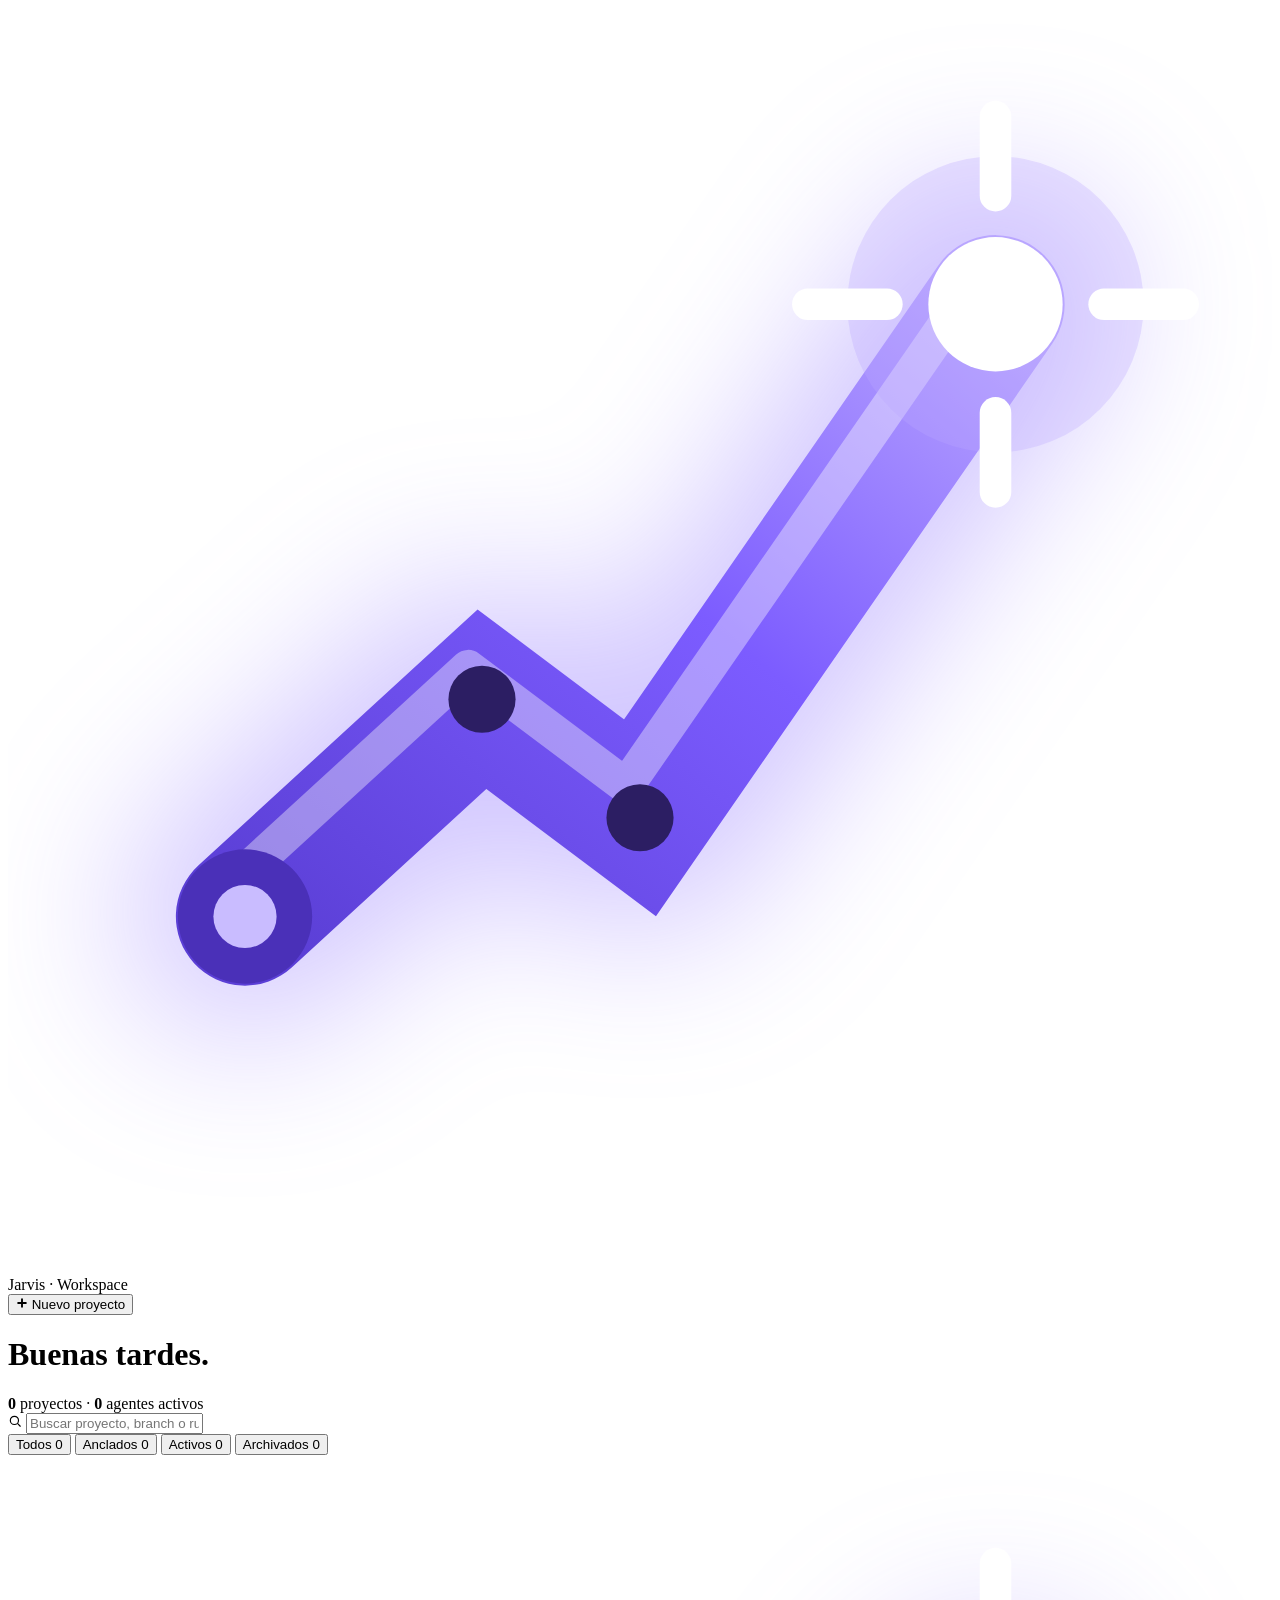
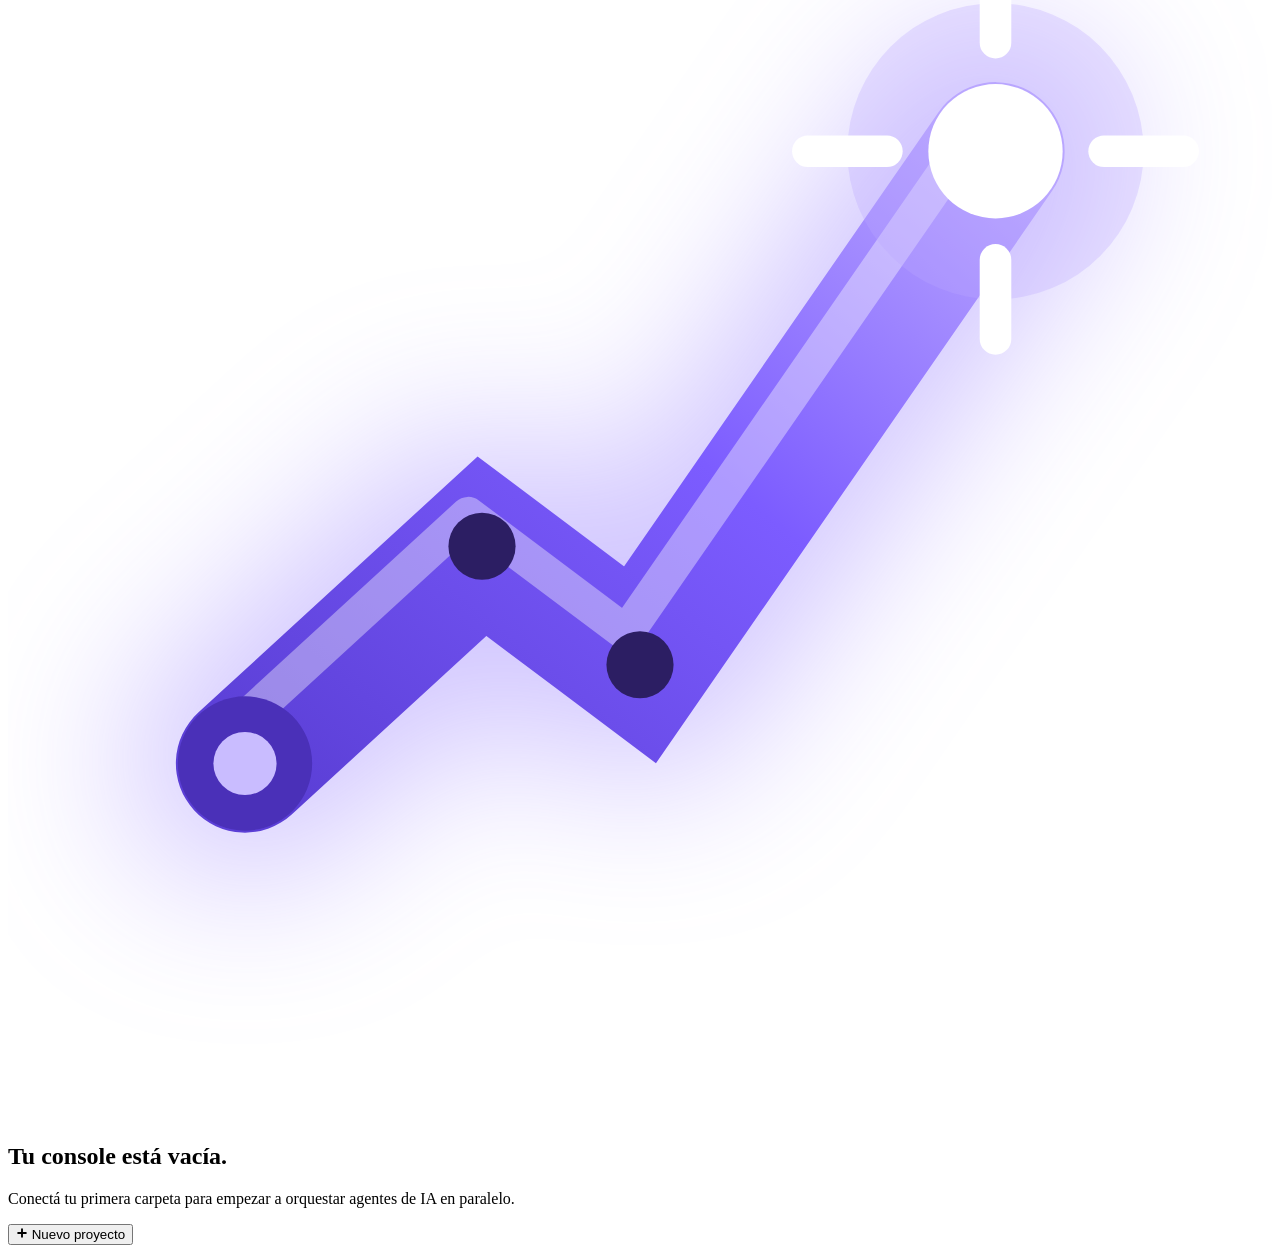
==== frontend/index.html @ 9f374c84 "feat(browser): split view redesign — one focus, adaptive layout, clear panes Click a pane to focus i" ====
<!DOCTYPE html>
<html lang="es">
<head>
  <meta charset="UTF-8">
  <meta name="viewport" content="width=device-width, initial-scale=1.0">
  <title>Jarvis Workspace</title>
  <link rel="icon" href="/favicon.ico" sizes="48x48">
  <link rel="icon" href="/static/shared/favicon.svg?v=1" type="image/svg+xml">
  <link rel="apple-touch-icon" href="/static/shared/apple-touch-icon.png?v=1">
  <!-- PWA: Jarvis instalable como app standalone (sin chrome del navegador ni ✕ de fullscreen). -->
  <link rel="manifest" href="/manifest.webmanifest">
  <meta name="theme-color" content="#0d0d12">
  <meta name="mobile-web-app-capable" content="yes">
  <link rel="preconnect" href="https://fonts.googleapis.com">
  <link rel="preconnect" href="https://fonts.gstatic.com" crossorigin>
  <link rel="stylesheet" href="https://fonts.googleapis.com/css2?family=Inter:wght@400;500;600;700&family=Instrument+Serif:ital@1&family=JetBrains+Mono:wght@400;500;600&display=swap">
  <link rel="stylesheet" href="/static/shared/tokens.css?v=26">
  <link rel="stylesheet" href="/static/sections/home/home.css?v=20">
  <link rel="stylesheet" href="/static/shared/liquid-glass.css?v=6">
  <link rel="stylesheet" href="/static/shared/fondo.css?v=5">
</head>
<body>
<script src="/static/shared/themes.js?v=9"></script>
<script src="/static/shared/glass.js?v=2"></script>
<script src="/static/shared/fondo.js?v=3"></script>
<script src="/static/shared/escala.js?v=4"></script>
<script>window.JarvisThemes?.init?.(); window.JarvisEscala?.init?.();</script>

<!-- Background atmospheric layer (fijo, no afecta layout).
     .atmosphere-strands: cintas de luz WebGL detrás del hero (shared/strands.js);
     si no hay WebGL2 queda solo la aurora estática de CSS. -->
<div class="atmosphere" aria-hidden="true"><div class="atmosphere-strands" id="atmo-strands"></div></div>

<div class="home">

  <!-- ═══ TOP BAR (52px) ═══════════════════════════════════════ -->
  <header class="hc-top">
    <div class="hc-brand">
      <span class="hc-mark" aria-hidden="true" title="Jarvis">
        <svg viewBox="0 0 64 64" fill="none">
          <defs><linearGradient id="hc-brand-cinta" x1="0" y1="1" x2="1" y2="0">
            <stop offset="0" stop-color="#5b3fd6"/><stop offset=".55" stop-color="#7c5cff"/><stop offset="1" stop-color="#b9a6ff"/>
          </linearGradient></defs>
          <path d="M12 46 L24 35 L32 41 L50 15" stroke="rgba(124,92,255,.35)" stroke-width="12" stroke-linecap="round" stroke-linejoin="round" filter="blur(4px)"/>
          <path d="M12 46 L24 35 L32 41 L50 15" stroke="url(#hc-brand-cinta)" stroke-width="7" stroke-linecap="round" stroke-linejoin="miter" stroke-miterlimit="5"/>
          <path d="M12 46 L24 35 L32 41 L50 15" stroke="rgba(255,255,255,.38)" stroke-width="1.8" stroke-linecap="round" stroke-linejoin="round" transform="translate(-0.7,-1.6)"/>
          <circle cx="12" cy="46" r="3.4" fill="#4a30b8"/><circle cx="12" cy="46" r="1.6" fill="#c9bcff"/>
          <circle cx="24" cy="35" r="1.7" fill="#2c1e63"/><circle cx="32" cy="41" r="1.7" fill="#2c1e63"/>
          <circle cx="50" cy="15" r="7.5" fill="rgba(185,166,255,.3)"/><circle cx="50" cy="15" r="3.4" fill="#fff"/>
          <g stroke="#fff" stroke-width="1.6" stroke-linecap="round"><path d="M50 5.5 V9.5"/><path d="M50 20.5 V24.5"/><path d="M40.5 15 H44.5"/><path d="M55.5 15 H59.5"/></g>
        </svg>
      </span>
      <span class="hc-brand-name">Jarvis</span>
      <span class="hc-brand-divider">·</span>
      <span class="hc-brand-sub">Workspace</span>
    </div>

    <div class="hc-actions">
      <button class="hc-cta" id="btn-new-project" type="button">
        <svg width="12" height="12" viewBox="0 0 14 14" fill="none" stroke="currentColor" stroke-width="2.2" stroke-linecap="round" aria-hidden="true">
          <line x1="7" y1="2.5" x2="7" y2="11.5"/>
          <line x1="2.5" y1="7" x2="11.5" y2="7"/>
        </svg>
        <span>Nuevo proyecto</span>
      </button>
    </div>
  </header>

  <!-- ═══ MAIN (centro 1280px max) ═══════════════════════════ -->
  <main class="hc-main">

    <!-- Hero compacto: 1 línea -->
    <div class="hc-hero">
      <h1 class="hc-hero-name" id="hc-greeting">Buenas tardes.</h1>
      <div class="hc-hero-stats" id="hc-hero-stats">
        <span><b id="stat-projects">0</b> proyectos</span>
        <span class="hc-stat-dot">·</span>
        <span class="live"><b id="stat-agents">0</b> agentes activos</span>
      </div>
    </div>

    <!-- Toolbar: search + filtros -->
    <div class="hc-toolbar">
      <div class="hc-search">
        <svg width="14" height="14" viewBox="0 0 24 24" fill="none" stroke="currentColor" stroke-width="2" stroke-linecap="round" aria-hidden="true">
          <circle cx="11" cy="11" r="7"/>
          <line x1="21" y1="21" x2="16.65" y2="16.65"/>
        </svg>
        <input type="text" id="hc-search-input"
               placeholder="Buscar proyecto, branch o ruta…"
               autocomplete="off" spellcheck="false" aria-label="Buscar proyectos">
      </div>

      <div class="hc-filters" id="hc-filters" role="tablist">
        <button class="hc-filter activo" data-filter="all" role="tab">
          Todos <span class="hc-filter-count" data-count="all">0</span>
        </button>
        <button class="hc-filter" data-filter="pinned" role="tab">
          Anclados <span class="hc-filter-count" data-count="pinned">0</span>
        </button>
        <button class="hc-filter" data-filter="active" role="tab">
          Activos <span class="hc-filter-count" data-count="active">0</span>
        </button>
        <button class="hc-filter" data-filter="archived" role="tab">
          Archivados <span class="hc-filter-count" data-count="archived">0</span>
        </button>
      </div>
    </div>

    <!-- Grid de proyectos (cards generadas por JS) -->
    <div class="hc-grid" id="hc-grid" data-i18n-skip></div>

    <!-- Empty state (visible si no hay proyectos) -->
    <div class="hc-empty" id="hc-empty">
      <span class="hc-empty-mark" aria-hidden="true">
        <svg viewBox="0 0 64 64" fill="none">
          <defs><linearGradient id="hc-empty-cinta" x1="0" y1="1" x2="1" y2="0">
            <stop offset="0" stop-color="#5b3fd6"/><stop offset=".55" stop-color="#7c5cff"/><stop offset="1" stop-color="#b9a6ff"/>
          </linearGradient></defs>
          <path d="M12 46 L24 35 L32 41 L50 15" stroke="rgba(124,92,255,.35)" stroke-width="12" stroke-linecap="round" stroke-linejoin="round" filter="blur(4px)"/>
          <path d="M12 46 L24 35 L32 41 L50 15" stroke="url(#hc-empty-cinta)" stroke-width="7" stroke-linecap="round" stroke-linejoin="miter" stroke-miterlimit="5"/>
          <path d="M12 46 L24 35 L32 41 L50 15" stroke="rgba(255,255,255,.38)" stroke-width="1.8" stroke-linecap="round" stroke-linejoin="round" transform="translate(-0.7,-1.6)"/>
          <circle cx="12" cy="46" r="3.4" fill="#4a30b8"/><circle cx="12" cy="46" r="1.6" fill="#c9bcff"/>
          <circle cx="24" cy="35" r="1.7" fill="#2c1e63"/><circle cx="32" cy="41" r="1.7" fill="#2c1e63"/>
          <circle cx="50" cy="15" r="7.5" fill="rgba(185,166,255,.3)"/><circle cx="50" cy="15" r="3.4" fill="#fff"/>
          <g stroke="#fff" stroke-width="1.6" stroke-linecap="round"><path d="M50 5.5 V9.5"/><path d="M50 20.5 V24.5"/><path d="M40.5 15 H44.5"/><path d="M55.5 15 H59.5"/></g>
        </svg>
      </span>
      <h2 class="hc-empty-title">Tu console está vacía.</h2>
      <p class="hc-empty-text">
        Conectá tu primera carpeta para empezar a orquestar agentes de IA en paralelo.
      </p>
      <button class="hc-cta" id="btn-new-project-empty" type="button">
        <svg width="12" height="12" viewBox="0 0 14 14" fill="none" stroke="currentColor" stroke-width="2.2" stroke-linecap="round" aria-hidden="true">
          <line x1="7" y1="2.5" x2="7" y2="11.5"/>
          <line x1="2.5" y1="7" x2="11.5" y2="7"/>
        </svg>
        <span>Nuevo proyecto</span>
      </button>
    </div>

  </main>

</div>


<script src="/static/shared/ui.js?v=16"></script>


<script src="/static/shared/ruta-corta.js?v=1"></script>
<script src="/static/shared/i18n.js?v=6"></script>
<script src="/static/shared/i18n-dict.js?v=92"></script>
<script src="/static/shared/strands.js?v=1"></script>
<script src="/static/sections/home/bienvenida.js?v=3"></script>
<script src="/static/sections/home/home.js?v=21"></script>
<!-- Chrome de ventana de la APP (Jarvis.exe): minimizar/maximizar/cerrar, F11 y
     arrastre. La app ATERRIZA acá, no en el workspace — sin esto la ventana
     quedaba sin botones y sin poder moverse hasta entrar a un proyecto. En un
     browser normal el módulo es no-op (no existe window.__shell). -->
<script src="/static/shell/window-chrome.js?v=5"></script>
</body>
</html>
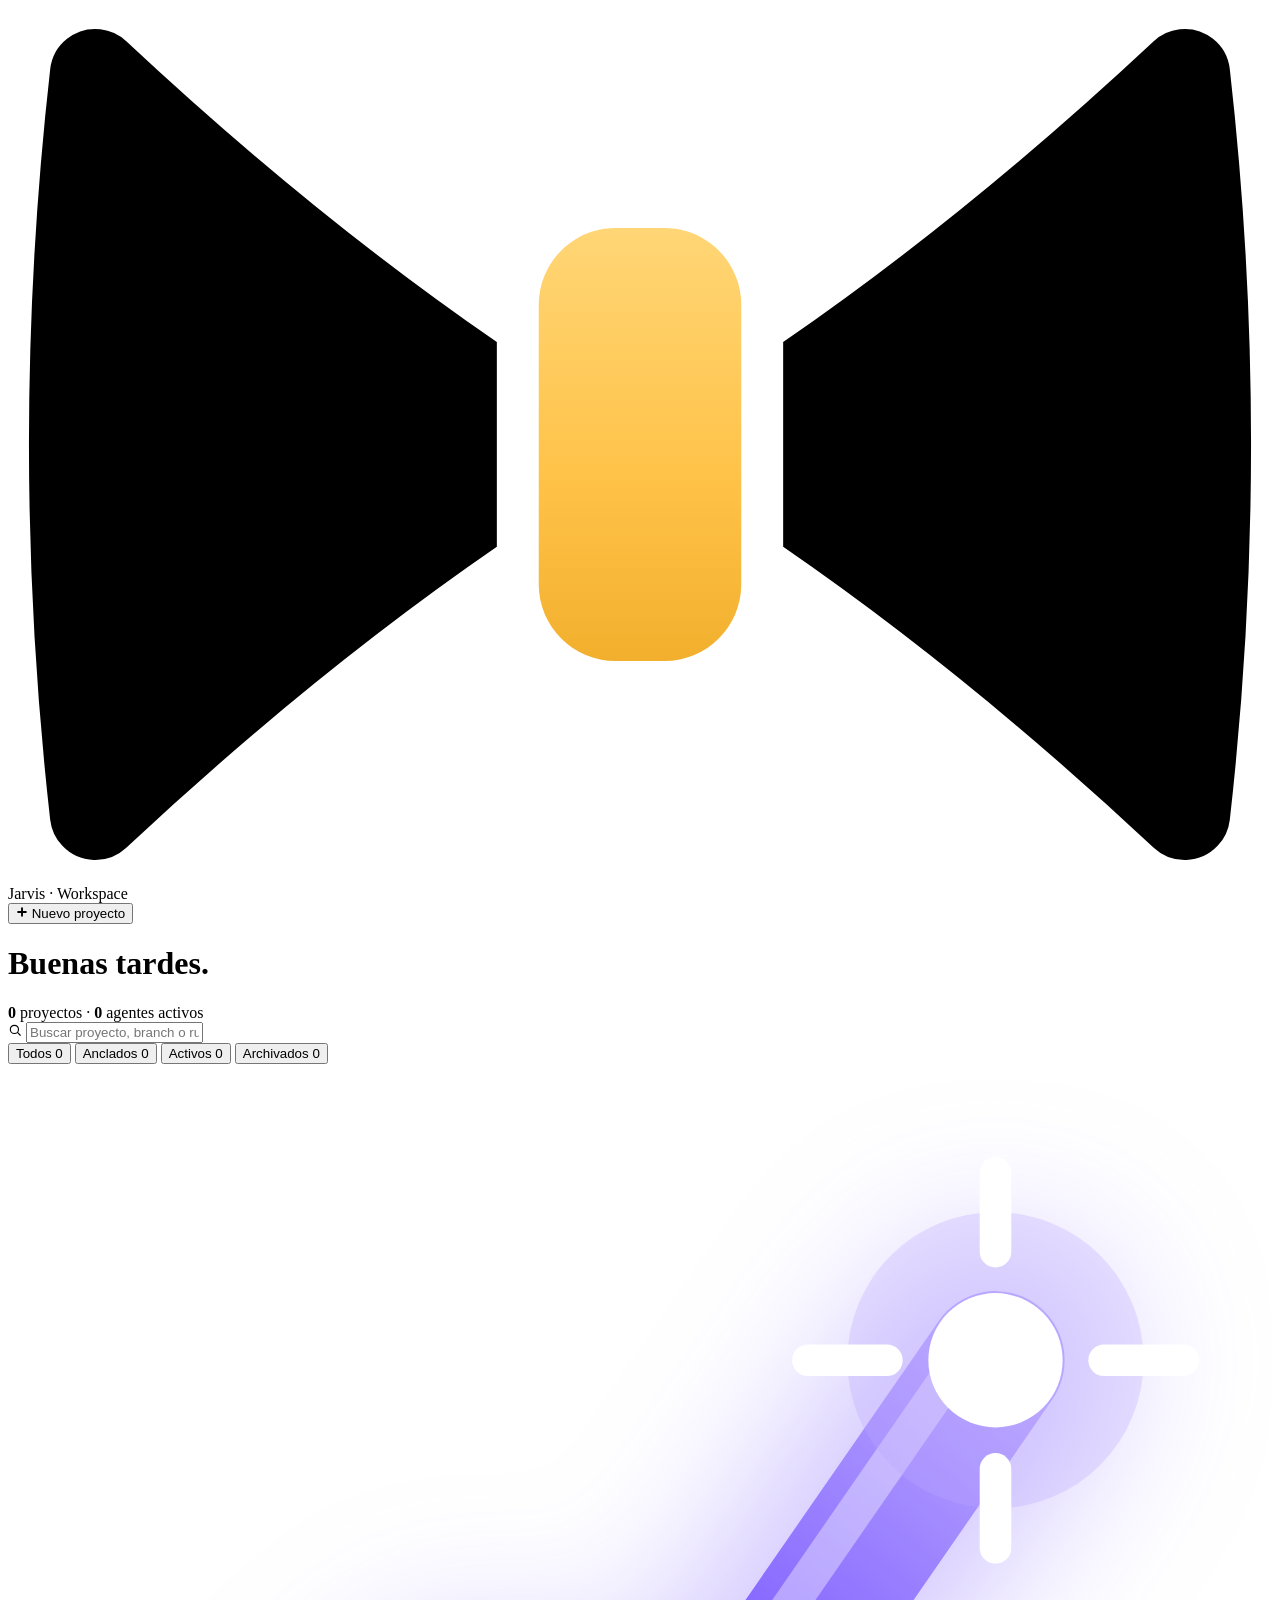
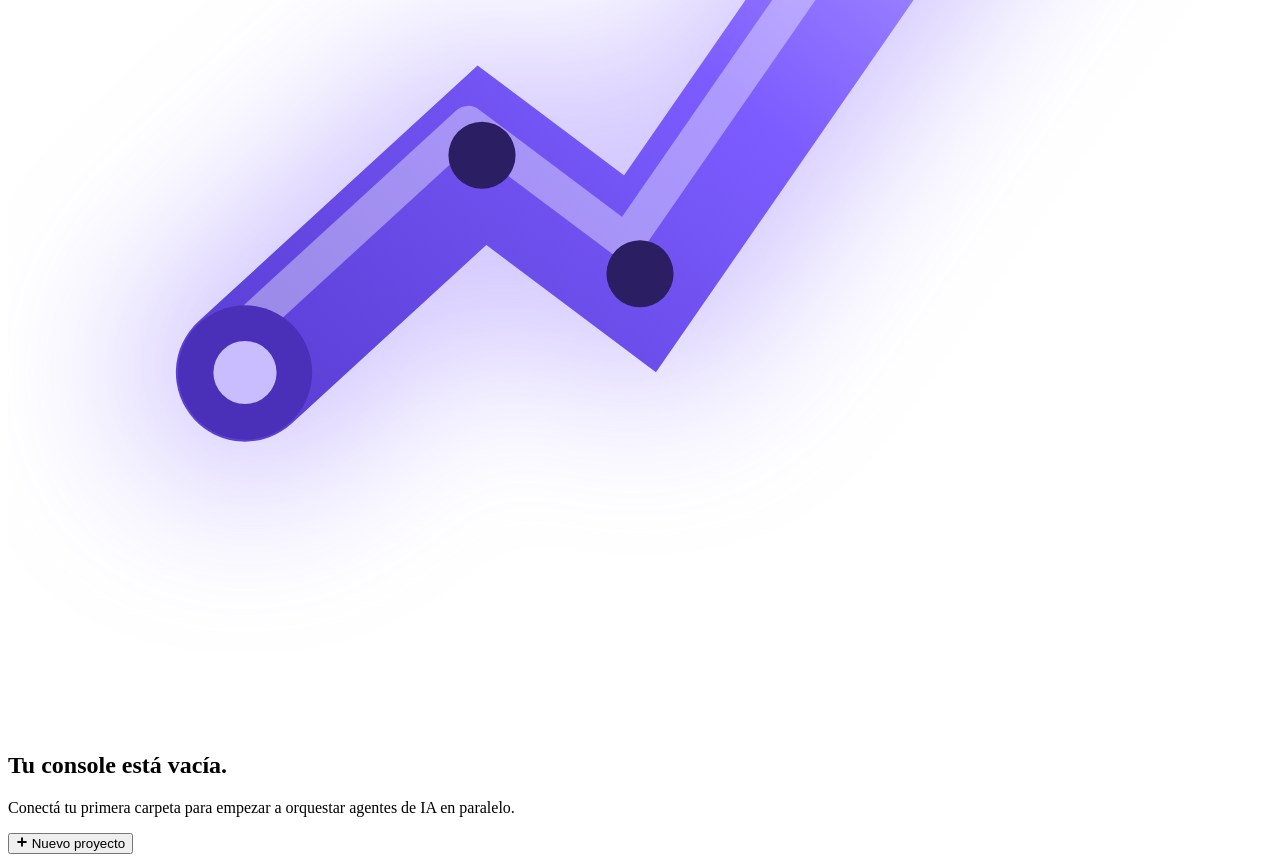
==== commit 6e43e776: "feat(brand): swap the old logo for the bow tie everywhere in the app Favicon (svg + ico), apple-touc" ====
--- a/frontend/index.html
+++ b/frontend/index.html
@@ -5,8 +5,8 @@
   <meta name="viewport" content="width=device-width, initial-scale=1.0">
   <title>Jarvis Workspace</title>
   <link rel="icon" href="/favicon.ico" sizes="48x48">
-  <link rel="icon" href="/static/shared/favicon.svg?v=1" type="image/svg+xml">
-  <link rel="apple-touch-icon" href="/static/shared/apple-touch-icon.png?v=1">
+  <link rel="icon" href="/static/shared/favicon.svg?v=2" type="image/svg+xml">
+  <link rel="apple-touch-icon" href="/static/shared/apple-touch-icon.png?v=2">
   <!-- PWA: Jarvis instalable como app standalone (sin chrome del navegador ni ✕ de fullscreen). -->
   <link rel="manifest" href="/manifest.webmanifest">
   <meta name="theme-color" content="#0d0d12">
@@ -15,9 +15,9 @@
   <link rel="preconnect" href="https://fonts.gstatic.com" crossorigin>
   <link rel="stylesheet" href="https://fonts.googleapis.com/css2?family=Inter:wght@400;500;600;700&family=Instrument+Serif:ital@1&family=JetBrains+Mono:wght@400;500;600&display=swap">
   <link rel="stylesheet" href="/static/shared/tokens.css?v=26">
-  <link rel="stylesheet" href="/static/sections/home/home.css?v=20">
-  <link rel="stylesheet" href="/static/shared/liquid-glass.css?v=6">
-  <link rel="stylesheet" href="/static/shared/fondo.css?v=5">
+  <link rel="stylesheet" href="/static/sections/home/home.css?v=21">
+  <link rel="stylesheet" href="/static/shared/liquid-glass.css?v=8">
+  <link rel="stylesheet" href="/static/shared/fondo.css?v=6">
 </head>
 <body>
 <script src="/static/shared/themes.js?v=9"></script>
@@ -37,18 +37,7 @@
   <header class="hc-top">
     <div class="hc-brand">
       <span class="hc-mark" aria-hidden="true" title="Jarvis">
-        <svg viewBox="0 0 64 64" fill="none">
-          <defs><linearGradient id="hc-brand-cinta" x1="0" y1="1" x2="1" y2="0">
-            <stop offset="0" stop-color="#5b3fd6"/><stop offset=".55" stop-color="#7c5cff"/><stop offset="1" stop-color="#b9a6ff"/>
-          </linearGradient></defs>
-          <path d="M12 46 L24 35 L32 41 L50 15" stroke="rgba(124,92,255,.35)" stroke-width="12" stroke-linecap="round" stroke-linejoin="round" filter="blur(4px)"/>
-          <path d="M12 46 L24 35 L32 41 L50 15" stroke="url(#hc-brand-cinta)" stroke-width="7" stroke-linecap="round" stroke-linejoin="miter" stroke-miterlimit="5"/>
-          <path d="M12 46 L24 35 L32 41 L50 15" stroke="rgba(255,255,255,.38)" stroke-width="1.8" stroke-linecap="round" stroke-linejoin="round" transform="translate(-0.7,-1.6)"/>
-          <circle cx="12" cy="46" r="3.4" fill="#4a30b8"/><circle cx="12" cy="46" r="1.6" fill="#c9bcff"/>
-          <circle cx="24" cy="35" r="1.7" fill="#2c1e63"/><circle cx="32" cy="41" r="1.7" fill="#2c1e63"/>
-          <circle cx="50" cy="15" r="7.5" fill="rgba(185,166,255,.3)"/><circle cx="50" cy="15" r="3.4" fill="#fff"/>
-          <g stroke="#fff" stroke-width="1.6" stroke-linecap="round"><path d="M50 5.5 V9.5"/><path d="M50 20.5 V24.5"/><path d="M40.5 15 H44.5"/><path d="M55.5 15 H59.5"/></g>
-        </svg>
+        <svg viewBox="75 131 362 250" fill="none"><defs><linearGradient id="hc-brand-laton" gradientUnits="userSpaceOnUse" x1="0" y1="137" x2="0" y2="375"><stop offset="0" stop-color="#FFE59A"/><stop offset=".55" stop-color="#FFC247"/><stop offset="1" stop-color="#E39A10"/></linearGradient></defs><path d="M108.88 140.51Q161.99 190.18 215 226.68L215 285.32Q161.99 321.82 108.88 371.49Q104.95 375.17 99.57 374.99Q94.18 374.81 90.51 370.88Q87.57 367.74 87.08 363.46Q74.92 256 87.08 148.54Q87.69 143.19 91.9 139.83Q96.11 136.48 101.46 137.08Q105.74 137.57 108.88 140.51ZM403.12 140.51Q406.26 137.57 410.54 137.08Q415.89 136.48 420.1 139.83Q424.31 143.19 424.92 148.54Q437.08 256 424.92 363.46Q424.43 367.74 421.49 370.88Q417.82 374.81 412.43 374.99Q407.05 375.17 403.12 371.49Q350.01 321.82 297 285.32L297 226.68Q350.01 190.18 403.12 140.51Z" fill="currentColor"/><path d="M249 194L263 194C275.15 194 285 203.85 285 216L285 296C285 308.15 275.15 318 263 318L249 318C236.85 318 227 308.15 227 296L227 216C227 203.85 236.85 194 249 194Z" fill="url(#hc-brand-laton)"/></svg>
       </span>
       <span class="hc-brand-name">Jarvis</span>
       <span class="hc-brand-divider">·</span>
@@ -149,7 +138,7 @@
 
 <script src="/static/shared/ruta-corta.js?v=1"></script>
 <script src="/static/shared/i18n.js?v=6"></script>
-<script src="/static/shared/i18n-dict.js?v=92"></script>
+<script src="/static/shared/i18n-dict.js?v=94"></script>
 <script src="/static/shared/strands.js?v=1"></script>
 <script src="/static/sections/home/bienvenida.js?v=3"></script>
 <script src="/static/sections/home/home.js?v=21"></script>
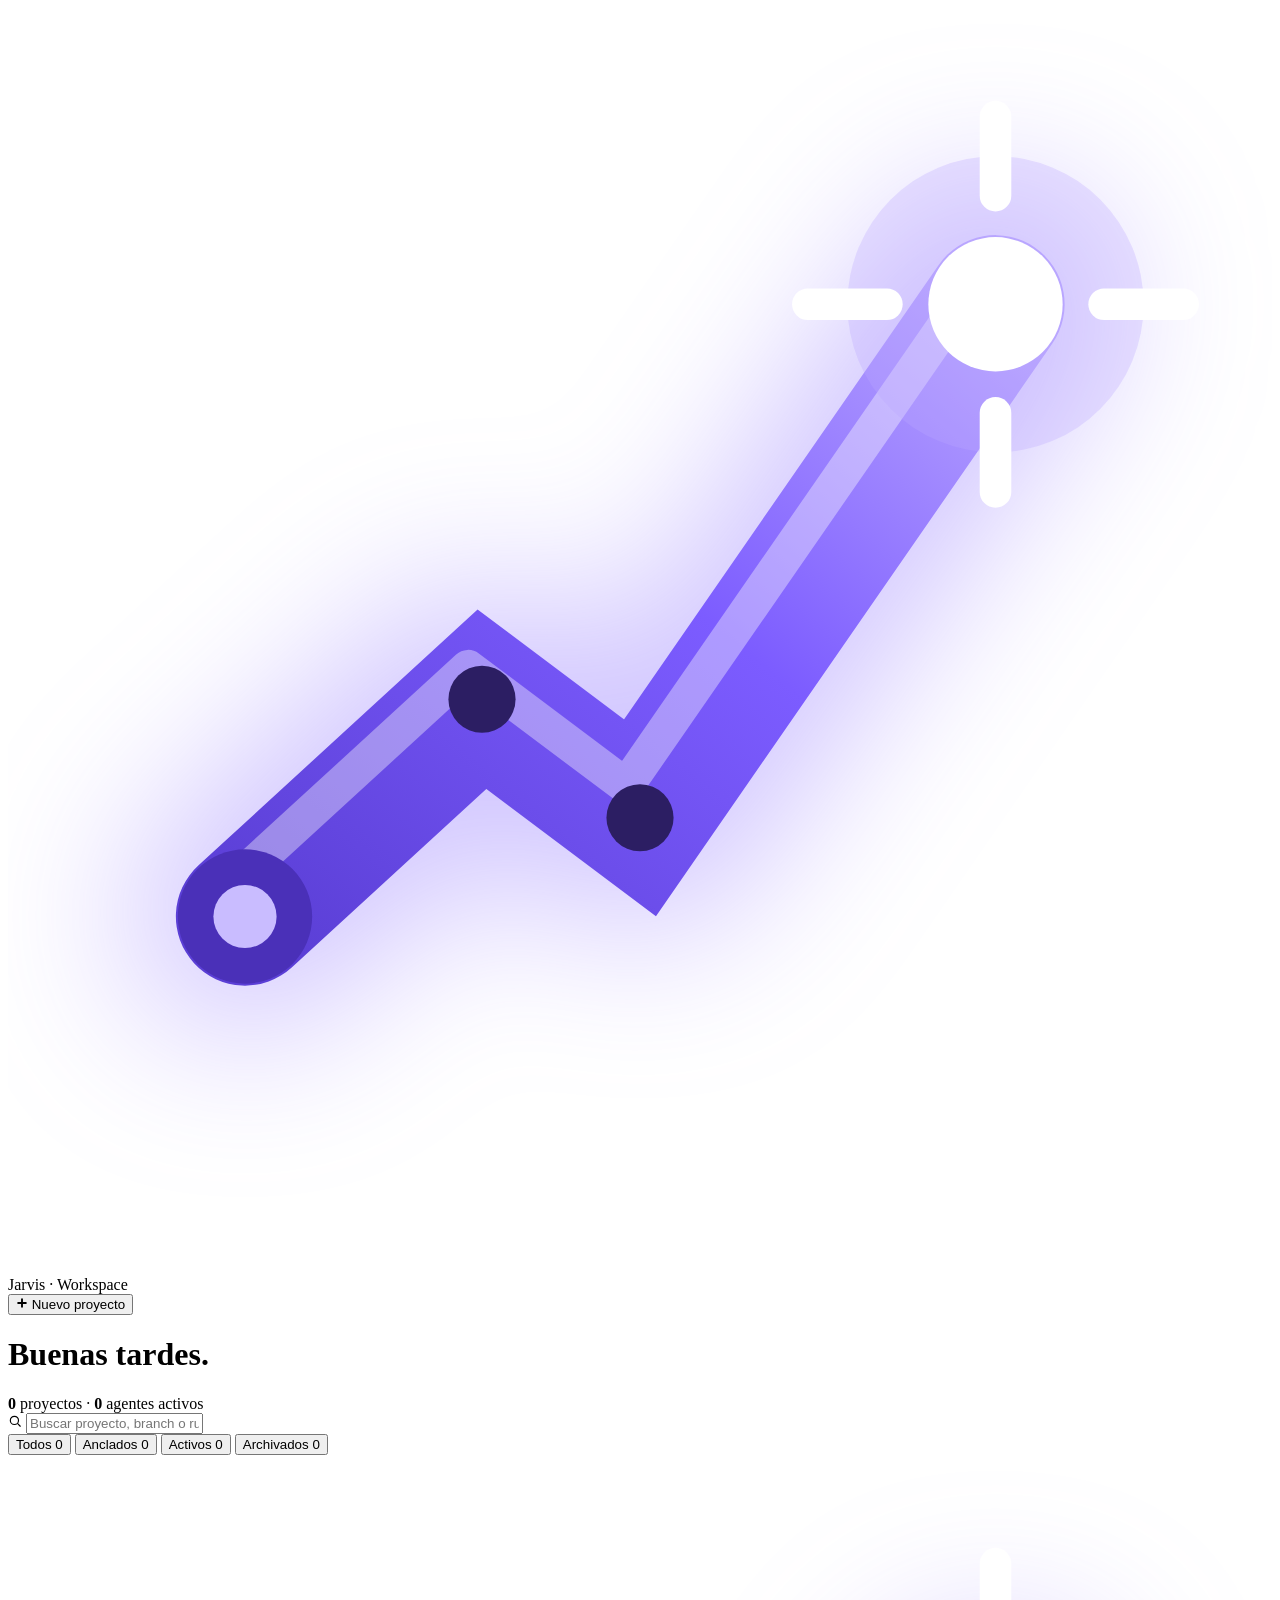
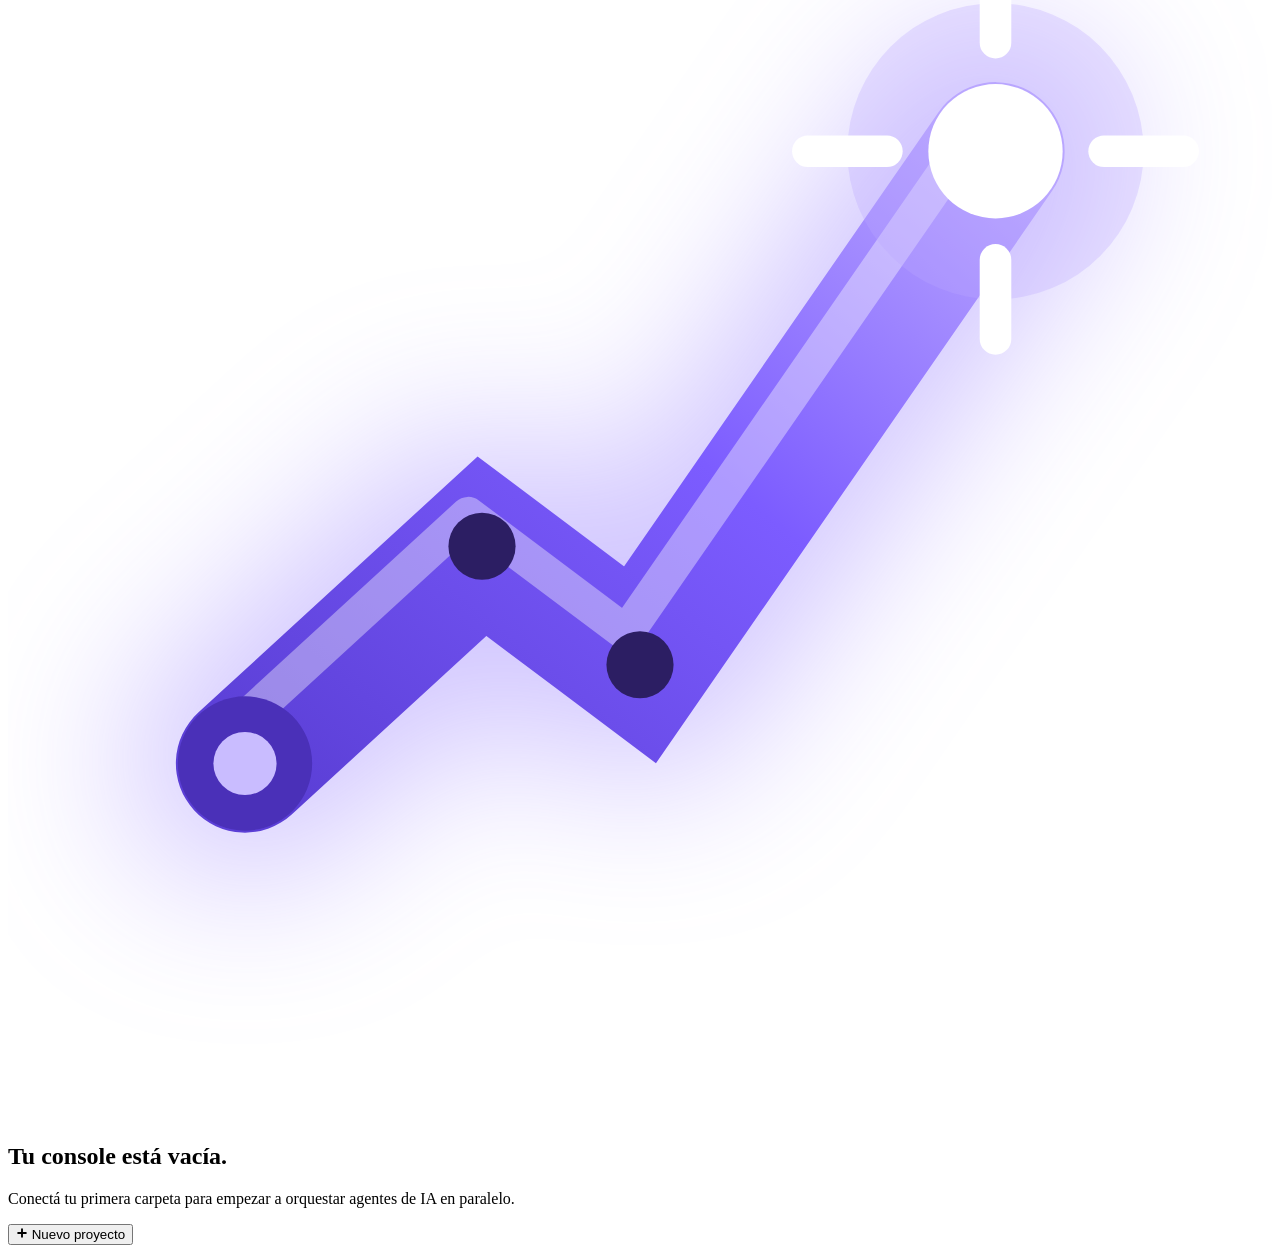
==== commit 7d565561: "fix(security): same-origin WebSockets, quote-safe HTML escaping, keep the bind address on update - O" ====
--- a/frontend/index.html
+++ b/frontend/index.html
@@ -5,8 +5,8 @@
   <meta name="viewport" content="width=device-width, initial-scale=1.0">
   <title>Jarvis Workspace</title>
   <link rel="icon" href="/favicon.ico" sizes="48x48">
-  <link rel="icon" href="/static/shared/favicon.svg?v=2" type="image/svg+xml">
-  <link rel="apple-touch-icon" href="/static/shared/apple-touch-icon.png?v=2">
+  <link rel="icon" href="/static/shared/favicon.svg?v=1" type="image/svg+xml">
+  <link rel="apple-touch-icon" href="/static/shared/apple-touch-icon.png?v=1">
   <!-- PWA: Jarvis instalable como app standalone (sin chrome del navegador ni ✕ de fullscreen). -->
   <link rel="manifest" href="/manifest.webmanifest">
   <meta name="theme-color" content="#0d0d12">
@@ -15,7 +15,7 @@
   <link rel="preconnect" href="https://fonts.gstatic.com" crossorigin>
   <link rel="stylesheet" href="https://fonts.googleapis.com/css2?family=Inter:wght@400;500;600;700&family=Instrument+Serif:ital@1&family=JetBrains+Mono:wght@400;500;600&display=swap">
   <link rel="stylesheet" href="/static/shared/tokens.css?v=26">
-  <link rel="stylesheet" href="/static/sections/home/home.css?v=21">
+  <link rel="stylesheet" href="/static/sections/home/home.css?v=20">
   <link rel="stylesheet" href="/static/shared/liquid-glass.css?v=8">
   <link rel="stylesheet" href="/static/shared/fondo.css?v=6">
 </head>
@@ -37,7 +37,18 @@
   <header class="hc-top">
     <div class="hc-brand">
       <span class="hc-mark" aria-hidden="true" title="Jarvis">
-        <svg viewBox="75 131 362 250" fill="none"><defs><linearGradient id="hc-brand-laton" gradientUnits="userSpaceOnUse" x1="0" y1="137" x2="0" y2="375"><stop offset="0" stop-color="#FFE59A"/><stop offset=".55" stop-color="#FFC247"/><stop offset="1" stop-color="#E39A10"/></linearGradient></defs><path d="M108.88 140.51Q161.99 190.18 215 226.68L215 285.32Q161.99 321.82 108.88 371.49Q104.95 375.17 99.57 374.99Q94.18 374.81 90.51 370.88Q87.57 367.74 87.08 363.46Q74.92 256 87.08 148.54Q87.69 143.19 91.9 139.83Q96.11 136.48 101.46 137.08Q105.74 137.57 108.88 140.51ZM403.12 140.51Q406.26 137.57 410.54 137.08Q415.89 136.48 420.1 139.83Q424.31 143.19 424.92 148.54Q437.08 256 424.92 363.46Q424.43 367.74 421.49 370.88Q417.82 374.81 412.43 374.99Q407.05 375.17 403.12 371.49Q350.01 321.82 297 285.32L297 226.68Q350.01 190.18 403.12 140.51Z" fill="currentColor"/><path d="M249 194L263 194C275.15 194 285 203.85 285 216L285 296C285 308.15 275.15 318 263 318L249 318C236.85 318 227 308.15 227 296L227 216C227 203.85 236.85 194 249 194Z" fill="url(#hc-brand-laton)"/></svg>
+        <svg viewBox="0 0 64 64" fill="none">
+          <defs><linearGradient id="hc-brand-cinta" x1="0" y1="1" x2="1" y2="0">
+            <stop offset="0" stop-color="#5b3fd6"/><stop offset=".55" stop-color="#7c5cff"/><stop offset="1" stop-color="#b9a6ff"/>
+          </linearGradient></defs>
+          <path d="M12 46 L24 35 L32 41 L50 15" stroke="rgba(124,92,255,.35)" stroke-width="12" stroke-linecap="round" stroke-linejoin="round" filter="blur(4px)"/>
+          <path d="M12 46 L24 35 L32 41 L50 15" stroke="url(#hc-brand-cinta)" stroke-width="7" stroke-linecap="round" stroke-linejoin="miter" stroke-miterlimit="5"/>
+          <path d="M12 46 L24 35 L32 41 L50 15" stroke="rgba(255,255,255,.38)" stroke-width="1.8" stroke-linecap="round" stroke-linejoin="round" transform="translate(-0.7,-1.6)"/>
+          <circle cx="12" cy="46" r="3.4" fill="#4a30b8"/><circle cx="12" cy="46" r="1.6" fill="#c9bcff"/>
+          <circle cx="24" cy="35" r="1.7" fill="#2c1e63"/><circle cx="32" cy="41" r="1.7" fill="#2c1e63"/>
+          <circle cx="50" cy="15" r="7.5" fill="rgba(185,166,255,.3)"/><circle cx="50" cy="15" r="3.4" fill="#fff"/>
+          <g stroke="#fff" stroke-width="1.6" stroke-linecap="round"><path d="M50 5.5 V9.5"/><path d="M50 20.5 V24.5"/><path d="M40.5 15 H44.5"/><path d="M55.5 15 H59.5"/></g>
+        </svg>
       </span>
       <span class="hc-brand-name">Jarvis</span>
       <span class="hc-brand-divider">·</span>
@@ -141,7 +152,7 @@
 <script src="/static/shared/i18n-dict.js?v=94"></script>
 <script src="/static/shared/strands.js?v=1"></script>
 <script src="/static/sections/home/bienvenida.js?v=3"></script>
-<script src="/static/sections/home/home.js?v=21"></script>
+<script src="/static/sections/home/home.js?v=22"></script>
 <!-- Chrome de ventana de la APP (Jarvis.exe): minimizar/maximizar/cerrar, F11 y
      arrastre. La app ATERRIZA acá, no en el workspace — sin esto la ventana
      quedaba sin botones y sin poder moverse hasta entrar a un proyecto. En un
